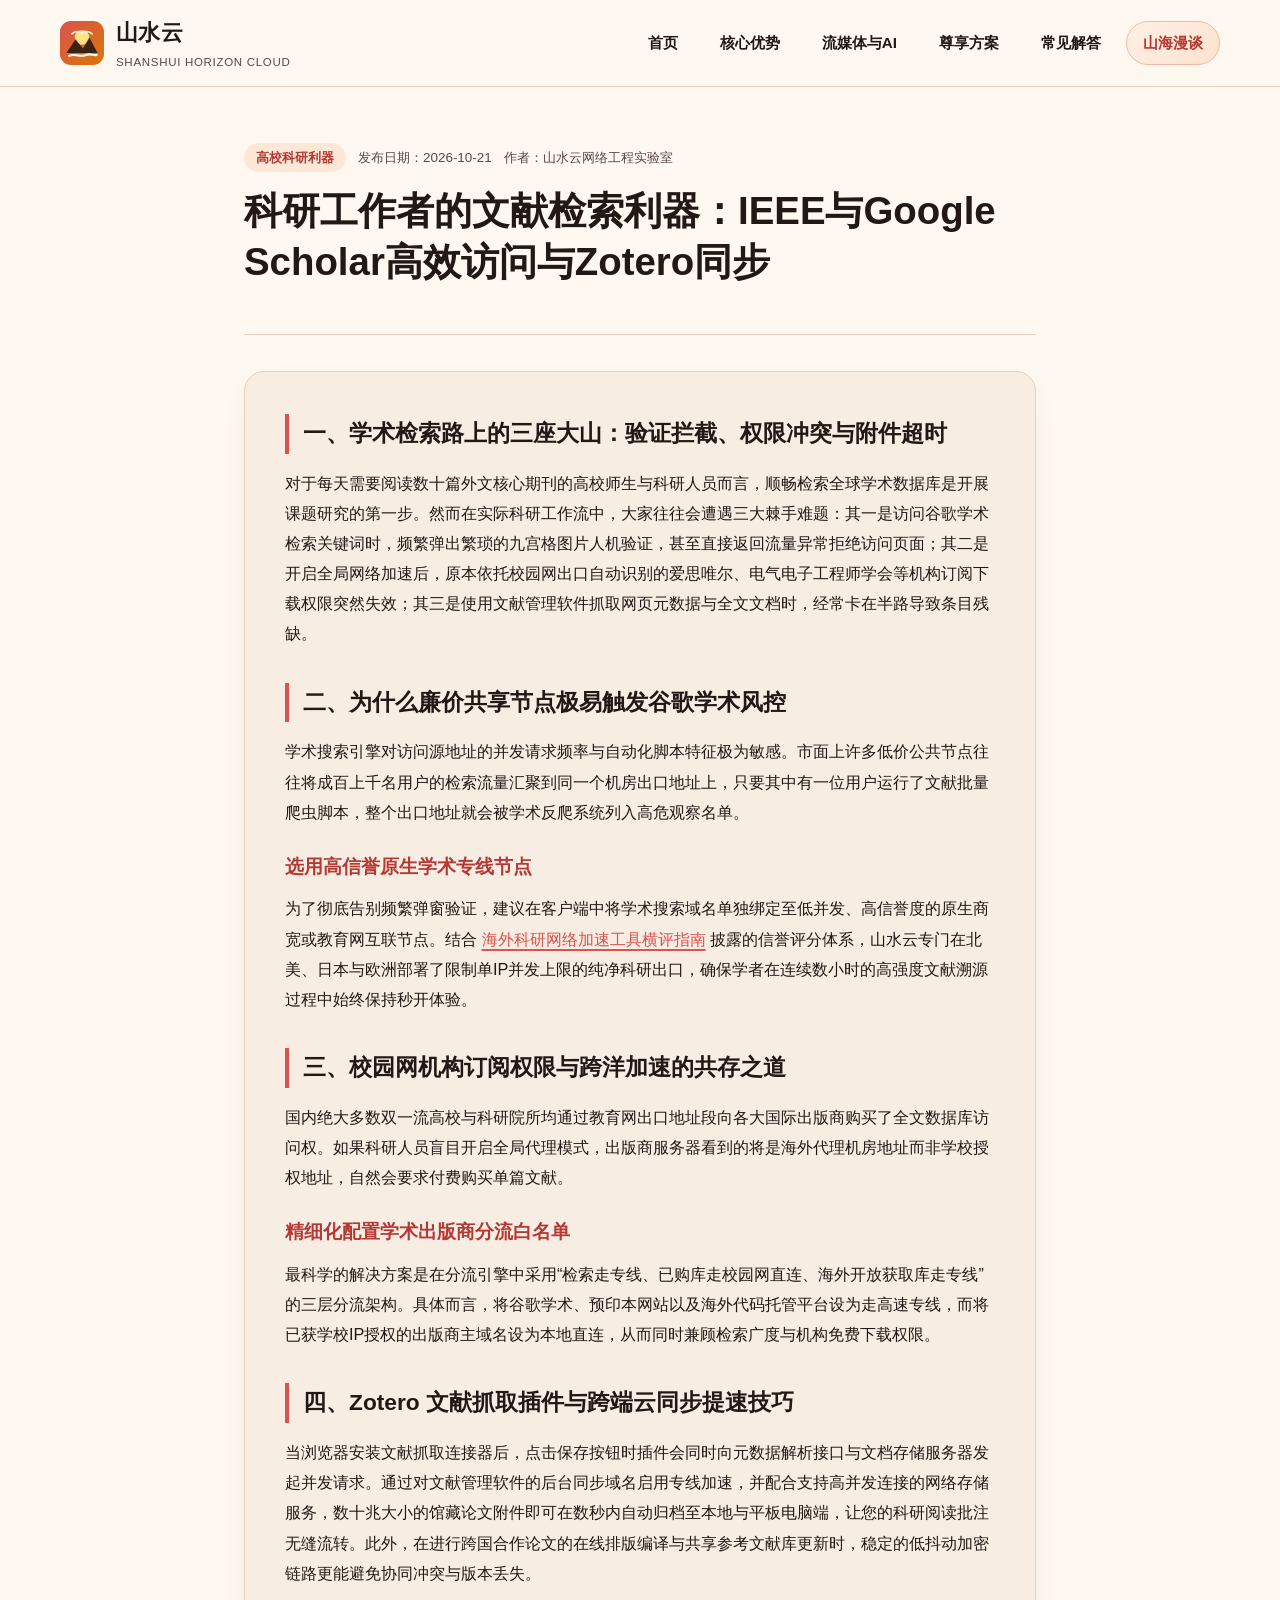
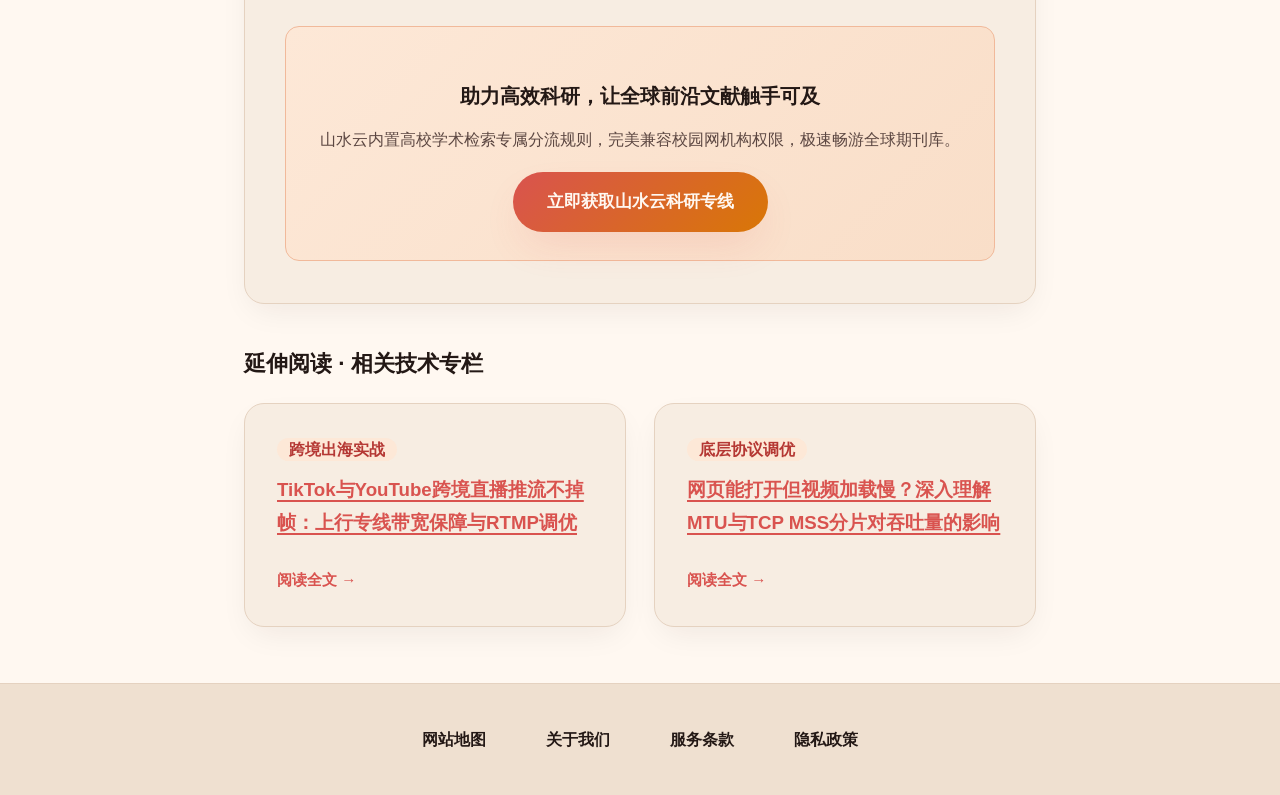
==== academic-literature-retrieval-workflow.html @ 15d3b0ee "Initial commit for shanshui-yun.mom" ====
<!DOCTYPE html>
<html lang="zh-CN">
<head>
  <meta charset="UTF-8">
  <meta name="viewport" content="width=device-width, initial-scale=1.0">
  <title>科研工作者的文献检索利器：IEEE与Google Scholar高效访问与Zotero同步 - 山海漫谈</title>
  <meta name="description" content="专为高校硕博研究生与科研人员定制的学术网络加速方案，详解Google Scholar防验证码策略、校园网机构权限共存配置以及Zotero文献库跨端极速同步技巧。">
  <link rel="canonical" href="https://shanshui-yun.mom/academic-literature-retrieval-workflow.html">
  <meta property="og:type" content="article">
  <meta property="og:site_name" content="山水云">
  <meta property="og:title" content="科研工作者的文献检索利器：IEEE与Google Scholar高效访问与Zotero同步">
  <meta property="og:description" content="详解Google Scholar防验证码策略、校园网机构权限共存配置以及Zotero文献库跨端极速同步技巧。">
  <meta property="og:url" content="https://shanshui-yun.mom/academic-literature-retrieval-workflow.html">
  <link rel="stylesheet" href="style.css">
</head>
<body>

  <header class="site-header">
    <div class="container header-inner">
      <a href="index.html" class="brand-logo" aria-label="山水云首页">
        <svg viewBox="0 0 48 48" fill="none" xmlns="http://www.w3.org/2000/svg" role="img" aria-label="山水云落日山峦流云标志">
          <defs>
            <linearGradient id="logoBadgeGrad" x1="0%" y1="0%" x2="100%" y2="100%">
              <stop offset="0%" stop-color="#D9534F" />
              <stop offset="100%" stop-color="#D97706" />
            </linearGradient>
          </defs>
          <rect width="48" height="48" rx="12" fill="url(#logoBadgeGrad)" />
          <circle cx="24" cy="18" r="8" fill="#FEF08A" opacity="0.92" />
          <path d="M7 35 L17 20 L25 30 L32 18 L41 35 Z" fill="#231815" opacity="0.88" />
          <path d="M10 38 C16 35, 22 40, 28 37 C33 35, 37 38, 40 37" stroke="#FFF8F1" stroke-width="2.4" stroke-linecap="round" />
          <path d="M13 14 C16 11, 21 11, 24 13 C27 11, 32 11, 35 14" stroke="#FFF8F1" stroke-width="2" stroke-linecap="round" opacity="0.9" />
        </svg>
        <div>
          山水云
          <span class="brand-sub">SHANSHUI HORIZON CLOUD</span>
        </div>
      </a>
      <nav class="main-nav" aria-label="主导航">
        <a href="index.html">首页</a>
        <a href="index.html#advantages">核心优势</a>
        <a href="index.html#streaming">流媒体与AI</a>
        <a href="index.html#pricing">尊享方案</a>
        <a href="index.html#faq">常见解答</a>
        <a href="horizon-journal.html" class="nav-hub-pill active">山海漫谈</a>
      </nav>
    </div>
  </header>

  <main class="article-container">
    <header class="article-header">
      <div class="article-meta">
        <span class="article-cat">高校科研利器</span>
        <span>发布日期：2026-10-21</span>
        <span>作者：山水云网络工程实验室</span>
      </div>
      <h1>科研工作者的文献检索利器：IEEE与Google Scholar高效访问与Zotero同步</h1>
    </header>

    <article class="article-body">
      <h2>一、学术检索路上的三座大山：验证拦截、权限冲突与附件超时</h2>
      <p>对于每天需要阅读数十篇外文核心期刊的高校师生与科研人员而言，顺畅检索全球学术数据库是开展课题研究的第一步。然而在实际科研工作流中，大家往往会遭遇三大棘手难题：其一是访问谷歌学术检索关键词时，频繁弹出繁琐的九宫格图片人机验证，甚至直接返回流量异常拒绝访问页面；其二是开启全局网络加速后，原本依托校园网出口自动识别的爱思唯尔、电气电子工程师学会等机构订阅下载权限突然失效；其三是使用文献管理软件抓取网页元数据与全文文档时，经常卡在半路导致条目残缺。</p>

      <h2>二、为什么廉价共享节点极易触发谷歌学术风控</h2>
      <p>学术搜索引擎对访问源地址的并发请求频率与自动化脚本特征极为敏感。市面上许多低价公共节点往往将成百上千名用户的检索流量汇聚到同一个机房出口地址上，只要其中有一位用户运行了文献批量爬虫脚本，整个出口地址就会被学术反爬系统列入高危观察名单。</p>

      <h3>选用高信誉原生学术专线节点</h3>
      <p>为了彻底告别频繁弹窗验证，建议在客户端中将学术搜索域名单独绑定至低并发、高信誉度的原生商宽或教育网互联节点。结合 <a href="https://tizilab.net/" target="_blank">海外科研网络加速工具横评指南</a> 披露的信誉评分体系，山水云专门在北美、日本与欧洲部署了限制单IP并发上限的纯净科研出口，确保学者在连续数小时的高强度文献溯源过程中始终保持秒开体验。</p>

      <h2>三、校园网机构订阅权限与跨洋加速的共存之道</h2>
      <p>国内绝大多数双一流高校与科研院所均通过教育网出口地址段向各大国际出版商购买了全文数据库访问权。如果科研人员盲目开启全局代理模式，出版商服务器看到的将是海外代理机房地址而非学校授权地址，自然会要求付费购买单篇文献。</p>

      <h3>精细化配置学术出版商分流白名单</h3>
      <p>最科学的解决方案是在分流引擎中采用“检索走专线、已购库走校园网直连、海外开放获取库走专线”的三层分流架构。具体而言，将谷歌学术、预印本网站以及海外代码托管平台设为走高速专线，而将已获学校IP授权的出版商主域名设为本地直连，从而同时兼顾检索广度与机构免费下载权限。</p>

      <h2>四、Zotero 文献抓取插件与跨端云同步提速技巧</h2>
      <p>当浏览器安装文献抓取连接器后，点击保存按钮时插件会同时向元数据解析接口与文档存储服务器发起并发请求。通过对文献管理软件的后台同步域名启用专线加速，并配合支持高并发连接的网络存储服务，数十兆大小的馆藏论文附件即可在数秒内自动归档至本地与平板电脑端，让您的科研阅读批注无缝流转。此外，在进行跨国合作论文的在线排版编译与共享参考文献库更新时，稳定的低抖动加密链路更能避免协同冲突与版本丢失。</p>

      <div class="article-cta-box">
        <h3>助力高效科研，让全球前沿文献触手可及</h3>
        <p>山水云内置高校学术检索专属分流规则，完美兼容校园网机构权限，极速畅游全球期刊库。</p>
        <a href="https://ww012.twilightaff.com/#/?code=A56DH1Af" class="btn-primary" rel="nofollow" target="_blank">立即获取山水云科研专线</a>
      </div>
    </article>

    <section style="margin-top: 40px;">
      <h2 class="section-title" style="font-size: 1.4rem; margin-bottom: 20px;">延伸阅读 · 相关技术专栏</h2>
      <div class="article-cards-grid" style="padding: 0;">
        <article class="article-card">
          <div>
            <span class="article-cat">跨境出海实战</span>
            <h3 style="margin: 10px 0;"><a href="cross-border-live-broadcast-uplink.html">TikTok与YouTube跨境直播推流不掉帧：上行专线带宽保障与RTMP调优</a></h3>
          </div>
          <a href="cross-border-live-broadcast-uplink.html" class="read-more-link">阅读全文 &rarr;</a>
        </article>
        <article class="article-card">
          <div>
            <span class="article-cat">底层协议调优</span>
            <h3 style="margin: 10px 0;"><a href="mtu-mss-packet-fragmentation-fix.html">网页能打开但视频加载慢？深入理解MTU与TCP MSS分片对吞吐量的影响</a></h3>
          </div>
          <a href="mtu-mss-packet-fragmentation-fix.html" class="read-more-link">阅读全文 &rarr;</a>
        </article>
      </div>
    </section>
  </main>

  <footer class="site-footer">
    <div class="container">
      <nav class="footer-links" aria-label="页脚导航">
        <a href="sitemap.html">网站地图</a>
        <a href="about.html">关于我们</a>
        <a href="terms.html">服务条款</a>
        <a href="privacy.html">隐私政策</a>
      </nav>
    </div>
  </footer>

</body>
</html>
---- style.css ----
:root {
  --bg-sandstone: #FFF8F1;
  --bg-clay: #F7EDE2;
  --bg-terrace: #EFE0D0;
  --text-espresso: #231815;
  --text-umber: #5C4742;
  --text-muted: #7D655E;
  --accent-terracotta: #D9534F;
  --accent-terracotta-dark: #B53834;
  --accent-amber: #D97706;
  --accent-sage: #2D6A4F;
  --border-warm: #E5D2C0;
  --shadow-canyon: 0 12px 32px -8px rgba(35, 24, 21, 0.08);
  --shadow-elevated: 0 18px 42px -10px rgba(217, 83, 79, 0.16);
  --radius-lg: 20px;
  --radius-md: 14px;
  --radius-pill: 999px;
}

*, *::before, *::after {
  box-sizing: border-box;
  margin: 0;
  padding: 0;
}

html {
  scroll-behavior: smooth;
  font-size: 16px;
}

body {
  font-family: -apple-system, BlinkMacSystemFont, "PingFang SC", "Hiragino Sans GB", "Microsoft YaHei", "Noto Sans SC", sans-serif;
  background-color: var(--bg-sandstone);
  color: var(--text-espresso);
  line-height: 1.75;
  -webkit-font-smoothing: antialiased;
  overflow-x: hidden;
}

/* Global Hyperlink Rule: Prominent warm terracotta before & after visited */
a,
a:visited {
  color: var(--accent-terracotta);
  text-decoration: underline;
  text-underline-offset: 4px;
  text-decoration-thickness: 1.5px;
  transition: color 0.2s ease, background-color 0.2s ease, border-color 0.2s ease;
}

a:hover,
a:focus-visible {
  color: var(--accent-terracotta-dark);
}

/* Container */
.container {
  width: 100%;
  max-width: 1160px;
  margin: 0 auto;
  padding: 0 24px;
}

/* Header & Navigation */
.site-header {
  position: sticky;
  top: 0;
  z-index: 100;
  background: rgba(255, 248, 241, 0.94);
  backdrop-filter: blur(10px);
  border-bottom: 1px solid var(--border-warm);
}

.header-inner {
  display: flex;
  align-items: center;
  justify-content: space-between;
  padding: 14px 0;
  gap: 20px;
  flex-wrap: wrap;
}

.brand-logo,
.brand-logo:visited {
  display: inline-flex;
  align-items: center;
  gap: 12px;
  text-decoration: none;
  color: var(--text-espresso);
  font-weight: 800;
  font-size: 1.35rem;
  letter-spacing: 0.02em;
}

.brand-logo:hover {
  color: var(--accent-terracotta);
}

.brand-logo svg {
  width: 44px;
  height: 44px;
  flex-shrink: 0;
}

.brand-sub {
  display: block;
  font-size: 0.72rem;
  font-weight: 500;
  color: var(--text-umber);
  letter-spacing: 0.06em;
}

.main-nav {
  display: flex;
  align-items: center;
  gap: 8px;
  flex-wrap: wrap;
}

.main-nav a,
.main-nav a:visited {
  text-decoration: none;
  color: var(--text-espresso);
  font-weight: 600;
  font-size: 0.95rem;
  padding: 8px 16px;
  border-radius: var(--radius-pill);
  border: 1px solid transparent;
  transition: all 0.2s ease;
}

.main-nav a:hover,
.main-nav a.active {
  color: var(--accent-terracotta);
  background-color: var(--bg-clay);
  border-color: var(--border-warm);
}

.main-nav a.nav-hub-pill,
.main-nav a.nav-hub-pill:visited {
  background: linear-gradient(135deg, #FFF0E5 0%, #FDE2CE 100%);
  color: var(--accent-terracotta-dark);
  border: 1px solid #F3B8A6;
}

.main-nav a.nav-hub-pill:hover {
  background: var(--accent-terracotta);
  color: #FFF8F1;
  border-color: var(--accent-terracotta);
}

/* Hero Section - Sunset Canyon Panorama */
.hero-section {
  position: relative;
  padding: 64px 0 72px;
  background: radial-gradient(circle at 50% 0%, #FDE8D7 0%, var(--bg-sandstone) 72%);
  border-bottom: 1px solid var(--border-warm);
  text-align: center;
}

.hero-badge {
  display: inline-flex;
  align-items: center;
  gap: 8px;
  background-color: var(--bg-clay);
  border: 1px solid var(--border-warm);
  color: var(--accent-terracotta-dark);
  font-size: 0.88rem;
  font-weight: 700;
  padding: 6px 18px;
  border-radius: var(--radius-pill);
  margin-bottom: 22px;
}

.hero-title {
  font-size: clamp(2.1rem, 4.2vw, 3.35rem);
  line-height: 1.22;
  font-weight: 800;
  color: var(--text-espresso);
  max-width: 880px;
  margin: 0 auto 20px;
  letter-spacing: -0.01em;
}

.hero-title span {
  background: linear-gradient(120deg, var(--accent-terracotta) 0%, var(--accent-amber) 100%);
  -webkit-background-clip: text;
  -webkit-text-fill-color: transparent;
}

.hero-subtitle {
  font-size: clamp(1.02rem, 1.8vw, 1.2rem);
  color: var(--text-umber);
  max-width: 760px;
  margin: 0 auto 34px;
}

.hero-cta-group {
  display: flex;
  align-items: center;
  justify-content: center;
  gap: 18px;
  flex-wrap: wrap;
  margin-bottom: 44px;
}

.btn-primary,
.btn-primary:visited {
  display: inline-flex;
  align-items: center;
  justify-content: center;
  gap: 10px;
  background: linear-gradient(135deg, var(--accent-terracotta) 0%, var(--accent-amber) 100%);
  color: #FFF8F1;
  text-decoration: none;
  font-weight: 700;
  font-size: 1.06rem;
  padding: 15px 34px;
  border-radius: var(--radius-pill);
  box-shadow: var(--shadow-elevated);
  border: none;
  transition: transform 0.2s ease, box-shadow 0.2s ease;
}

.btn-primary:hover {
  color: #FFFFFF;
  transform: translateY(-2px);
  box-shadow: 0 22px 44px -10px rgba(217, 83, 79, 0.32);
}

.btn-secondary,
.btn-secondary:visited {
  display: inline-flex;
  align-items: center;
  justify-content: center;
  gap: 10px;
  background-color: var(--bg-clay);
  color: var(--accent-terracotta-dark);
  text-decoration: none;
  font-weight: 700;
  font-size: 1.06rem;
  padding: 14px 30px;
  border-radius: var(--radius-pill);
  border: 2px solid var(--accent-terracotta);
  transition: all 0.2s ease;
}

.btn-secondary:hover {
  background-color: var(--accent-terracotta);
  color: #FFF8F1;
  transform: translateY(-2px);
}

.hero-panorama-frame {
  max-width: 940px;
  margin: 0 auto;
  padding: 12px;
  background: var(--bg-clay);
  border: 1px solid var(--border-warm);
  border-radius: 26px;
  box-shadow: var(--shadow-canyon);
}

.hero-anim-img {
  display: block;
  width: 100%;
  height: auto;
  border-radius: 18px;
}

/* Section Layout & Typography */
.section-block {
  padding: 76px 0;
  border-bottom: 1px solid var(--border-warm);
}

.section-block.alt-bg {
  background-color: var(--bg-clay);
}

.section-header {
  text-align: center;
  max-width: 720px;
  margin: 0 auto 52px;
}

.section-eyebrow {
  display: inline-block;
  font-size: 0.84rem;
  font-weight: 700;
  text-transform: uppercase;
  letter-spacing: 0.1em;
  color: var(--accent-amber);
  margin-bottom: 10px;
}

.section-title {
  font-size: clamp(1.75rem, 3vw, 2.35rem);
  font-weight: 800;
  color: var(--text-espresso);
  margin-bottom: 14px;
}

.section-desc {
  color: var(--text-umber);
  font-size: 1.05rem;
}

/* Split-Ribbon Core Advantage Cards (4 items) */
.ribbon-grid {
  display: grid;
  grid-template-columns: repeat(2, 1fr);
  gap: 26px;
}

.ribbon-card {
  display: flex;
  align-items: flex-start;
  gap: 22px;
  background-color: var(--bg-clay);
  border: 1px solid var(--border-warm);
  border-left: 6px solid var(--accent-terracotta);
  border-radius: var(--radius-lg);
  padding: 30px 28px;
  box-shadow: var(--shadow-canyon);
  transition: transform 0.2s ease;
}

.ribbon-card:hover {
  transform: translateY(-4px);
}

.icon-orb {
  width: 56px;
  height: 56px;
  border-radius: 16px;
  background: linear-gradient(135deg, #FDE8D7 0%, #F9D2B8 100%);
  display: flex;
  align-items: center;
  justify-content: center;
  flex-shrink: 0;
  border: 1px solid #F1B99A;
}

.icon-orb svg {
  width: 30px;
  height: 30px;
}

.ribbon-content h3 {
  font-size: 1.25rem;
  font-weight: 700;
  margin-bottom: 10px;
  color: var(--text-espresso);
}

.ribbon-content p {
  color: var(--text-umber);
  font-size: 0.96rem;
}

/* 3-Column Feature & Streaming Cards */
.tri-grid {
  display: grid;
  grid-template-columns: repeat(3, 1fr);
  gap: 28px;
}

.horizon-card {
  background-color: var(--bg-sandstone);
  border: 1px solid var(--border-warm);
  border-radius: var(--radius-lg);
  padding: 34px 28px;
  box-shadow: var(--shadow-canyon);
  display: flex;
  flex-direction: column;
  gap: 16px;
}

.horizon-card h3 {
  font-size: 1.28rem;
  color: var(--text-espresso);
}

.horizon-card p {
  color: var(--text-umber);
  font-size: 0.96rem;
  flex-grow: 1;
}

.tag-list {
  display: flex;
  flex-wrap: wrap;
  gap: 8px;
  list-style: none;
  margin-top: 8px;
}

.tag-list li {
  font-size: 0.82rem;
  font-weight: 600;
  background-color: var(--bg-clay);
  color: var(--accent-sage);
  border: 1px solid #B7D8C6;
  padding: 4px 12px;
  border-radius: var(--radius-pill);
}

/* Stepped Terrace Pricing Layout */
.pricing-grid {
  display: grid;
  grid-template-columns: repeat(3, 1fr);
  gap: 28px;
  align-items: stretch;
}

.pricing-card {
  background-color: var(--bg-clay);
  border: 1px solid var(--border-warm);
  border-radius: var(--radius-lg);
  padding: 36px 30px;
  display: flex;
  flex-direction: column;
  position: relative;
  box-shadow: var(--shadow-canyon);
}

.pricing-card.featured {
  background: linear-gradient(180deg, #FFFDF9 0%, #F9EFE4 100%);
  border: 2px solid var(--accent-terracotta);
  box-shadow: var(--shadow-elevated);
  transform: translateY(-8px);
}

.popular-ribbon {
  position: absolute;
  top: -14px;
  right: 24px;
  background: linear-gradient(135deg, var(--accent-terracotta) 0%, var(--accent-amber) 100%);
  color: #FFF8F1;
  font-size: 0.8rem;
  font-weight: 700;
  padding: 4px 16px;
  border-radius: var(--radius-pill);
}

.plan-name {
  font-size: 1.35rem;
  font-weight: 800;
  color: var(--text-espresso);
  margin-bottom: 6px;
}

.plan-tagline {
  font-size: 0.92rem;
  color: var(--text-umber);
  margin-bottom: 22px;
}

.plan-price {
  font-size: 2.5rem;
  font-weight: 800;
  color: var(--accent-terracotta-dark);
  line-height: 1.1;
  margin-bottom: 24px;
}

.plan-price span {
  font-size: 0.95rem;
  font-weight: 500;
  color: var(--text-umber);
}

.plan-features {
  list-style: none;
  margin-bottom: 30px;
  flex-grow: 1;
}

.plan-features li {
  display: flex;
  align-items: center;
  gap: 10px;
  padding: 10px 0;
  border-bottom: 1px dashed var(--border-warm);
  font-size: 0.95rem;
  color: var(--text-espresso);
}

.plan-features li svg {
  width: 18px;
  height: 18px;
  flex-shrink: 0;
}

/* FAQ Accordion / Cards */
.faq-grid {
  display: grid;
  grid-template-columns: repeat(2, 1fr);
  gap: 24px;
}

.faq-item {
  background-color: var(--bg-sandstone);
  border: 1px solid var(--border-warm);
  border-radius: var(--radius-md);
  padding: 28px;
  box-shadow: var(--shadow-canyon);
}

.faq-item h3 {
  font-size: 1.14rem;
  font-weight: 700;
  color: var(--text-espresso);
  margin-bottom: 12px;
  display: flex;
  align-items: center;
  gap: 10px;
}

.faq-item p {
  color: var(--text-umber);
  font-size: 0.95rem;
}

/* Warm Editorial Pull-Quotes (Testimonials) */
.quote-card {
  background-color: var(--bg-clay);
  border: 1px solid var(--border-warm);
  border-top: 4px solid var(--accent-amber);
  border-radius: var(--radius-lg);
  padding: 32px 28px;
  display: flex;
  flex-direction: column;
  justify-content: space-between;
  gap: 20px;
}

.quote-text {
  font-size: 0.98rem;
  color: var(--text-espresso);
  font-style: normal;
}

.quote-author {
  display: flex;
  align-items: center;
  justify-content: space-between;
  border-top: 1px solid var(--border-warm);
  padding-top: 16px;
}

.author-name {
  font-weight: 700;
  color: var(--text-espresso);
  font-size: 0.96rem;
}

.author-role {
  font-size: 0.84rem;
  color: var(--text-umber);
}

/* Hub Page & Article Cards */
.page-hero {
  padding: 54px 0 44px;
  background: radial-gradient(circle at 50% 0%, #FDE8D7 0%, var(--bg-sandstone) 75%);
  border-bottom: 1px solid var(--border-warm);
  text-align: center;
}

.page-hero h1 {
  font-size: clamp(1.9rem, 3.6vw, 2.75rem);
  font-weight: 800;
  color: var(--text-espresso);
  margin-bottom: 14px;
}

.page-hero p {
  max-width: 720px;
  margin: 0 auto;
  color: var(--text-umber);
  font-size: 1.06rem;
}

.article-cards-grid {
  display: grid;
  grid-template-columns: repeat(2, 1fr);
  gap: 28px;
  padding: 60px 0;
}

.article-card {
  background-color: var(--bg-clay);
  border: 1px solid var(--border-warm);
  border-radius: var(--radius-lg);
  padding: 32px;
  display: flex;
  flex-direction: column;
  justify-content: space-between;
  gap: 18px;
  box-shadow: var(--shadow-canyon);
  transition: transform 0.2s ease;
}

.article-card:hover {
  transform: translateY(-4px);
}

.article-meta {
  display: flex;
  align-items: center;
  gap: 12px;
  font-size: 0.84rem;
  color: var(--text-umber);
}

.article-cat {
  background-color: #FDE8D7;
  color: var(--accent-terracotta-dark);
  font-weight: 700;
  padding: 3px 12px;
  border-radius: var(--radius-pill);
}

.article-card h2 {
  font-size: 1.32rem;
  line-height: 1.4;
}

.article-card h2 a,
.article-card h2 a:visited {
  color: var(--text-espresso);
  text-decoration: none;
}

.article-card h2 a:hover {
  color: var(--accent-terracotta);
}

.article-card p {
  color: var(--text-umber);
  font-size: 0.96rem;
}

.read-more-link,
.read-more-link:visited {
  font-weight: 700;
  font-size: 0.94rem;
  color: var(--accent-terracotta);
  text-decoration: none;
  display: inline-flex;
  align-items: center;
  gap: 6px;
}

.read-more-link:hover {
  color: var(--accent-terracotta-dark);
  text-decoration: underline;
}

/* Article Single Layout */
.article-container {
  max-width: 840px;
  margin: 0 auto;
  padding: 56px 24px;
}

.article-header {
  margin-bottom: 36px;
  padding-bottom: 28px;
  border-bottom: 1px solid var(--border-warm);
}

.article-header h1 {
  font-size: clamp(1.75rem, 3.2vw, 2.4rem);
  line-height: 1.32;
  color: var(--text-espresso);
  margin: 14px 0 18px;
}

.article-body {
  background-color: var(--bg-clay);
  border: 1px solid var(--border-warm);
  border-radius: var(--radius-lg);
  padding: 42px 40px;
  box-shadow: var(--shadow-canyon);
}

.article-body h2 {
  font-size: 1.42rem;
  color: var(--text-espresso);
  margin: 34px 0 14px;
  padding-left: 14px;
  border-left: 4px solid var(--accent-terracotta);
}

.article-body h2:first-child {
  margin-top: 0;
}

.article-body h3 {
  font-size: 1.16rem;
  color: var(--accent-terracotta-dark);
  margin: 24px 0 10px;
}

.article-body p {
  margin-bottom: 18px;
  color: var(--text-espresso);
  font-size: 1.02rem;
  line-height: 1.85;
}

.article-body ul,
.article-body ol {
  margin: 0 0 20px 22px;
  color: var(--text-espresso);
}

.article-body li {
  margin-bottom: 8px;
}

.article-cta-box {
  margin-top: 38px;
  padding: 28px;
  background: linear-gradient(135deg, #FDE8D7 0%, #F9DEC8 100%);
  border: 1px solid #F1B99A;
  border-radius: var(--radius-md);
  text-align: center;
}

.article-cta-box h3 {
  font-size: 1.25rem;
  color: var(--text-espresso);
  margin-bottom: 10px;
}

.article-cta-box p {
  color: var(--text-umber);
  margin-bottom: 18px;
}

/* Compliance / Standalone Content Box */
.legal-card {
  background-color: var(--bg-clay);
  border: 1px solid var(--border-warm);
  border-radius: var(--radius-lg);
  padding: 40px;
  margin: 48px auto;
  max-width: 880px;
  box-shadow: var(--shadow-canyon);
}

.legal-card h2 {
  font-size: 1.35rem;
  margin: 28px 0 12px;
  color: var(--text-espresso);
}

.legal-card h2:first-child {
  margin-top: 0;
}

.legal-card p,
.legal-card li {
  color: var(--text-umber);
  margin-bottom: 12px;
}

.legal-card ul {
  padding-left: 20px;
  margin-bottom: 18px;
}

/* Strict 4-Link Footer */
.site-footer {
  background-color: var(--bg-terrace);
  border-top: 1px solid var(--border-warm);
  padding: 36px 0;
}

.footer-links {
  display: flex;
  align-items: center;
  justify-content: center;
  gap: 32px;
  flex-wrap: wrap;
}

.footer-links a,
.footer-links a:visited {
  color: var(--text-espresso);
  font-weight: 700;
  font-size: 0.98rem;
  text-decoration: none;
  padding: 6px 14px;
  border-radius: var(--radius-pill);
  transition: color 0.2s ease, background-color 0.2s ease;
}

.footer-links a:hover {
  color: var(--accent-terracotta);
  background-color: var(--bg-sandstone);
}

/* Mobile Responsive — Rule 7: Never hide navigation on mobile! */
@media (max-width: 920px) {
  .ribbon-grid,
  .tri-grid,
  .pricing-grid,
  .faq-grid,
  .article-cards-grid {
    grid-template-columns: 1fr;
  }

  .pricing-card.featured {
    transform: none;
  }
}

@media (max-width: 768px) {
  .header-inner {
    flex-direction: column;
    align-items: flex-start;
    gap: 12px;
  }

  .main-nav {
    display: flex;
    width: 100%;
    flex-wrap: wrap;
    gap: 8px;
  }

  .main-nav a,
  .main-nav a:visited {
    font-size: 0.88rem;
    padding: 7px 13px;
    background-color: var(--bg-clay);
    border: 1px solid var(--border-warm);
  }

  .hero-section {
    padding: 44px 0 52px;
  }

  .article-body,
  .legal-card {
    padding: 26px 20px;
  }
}
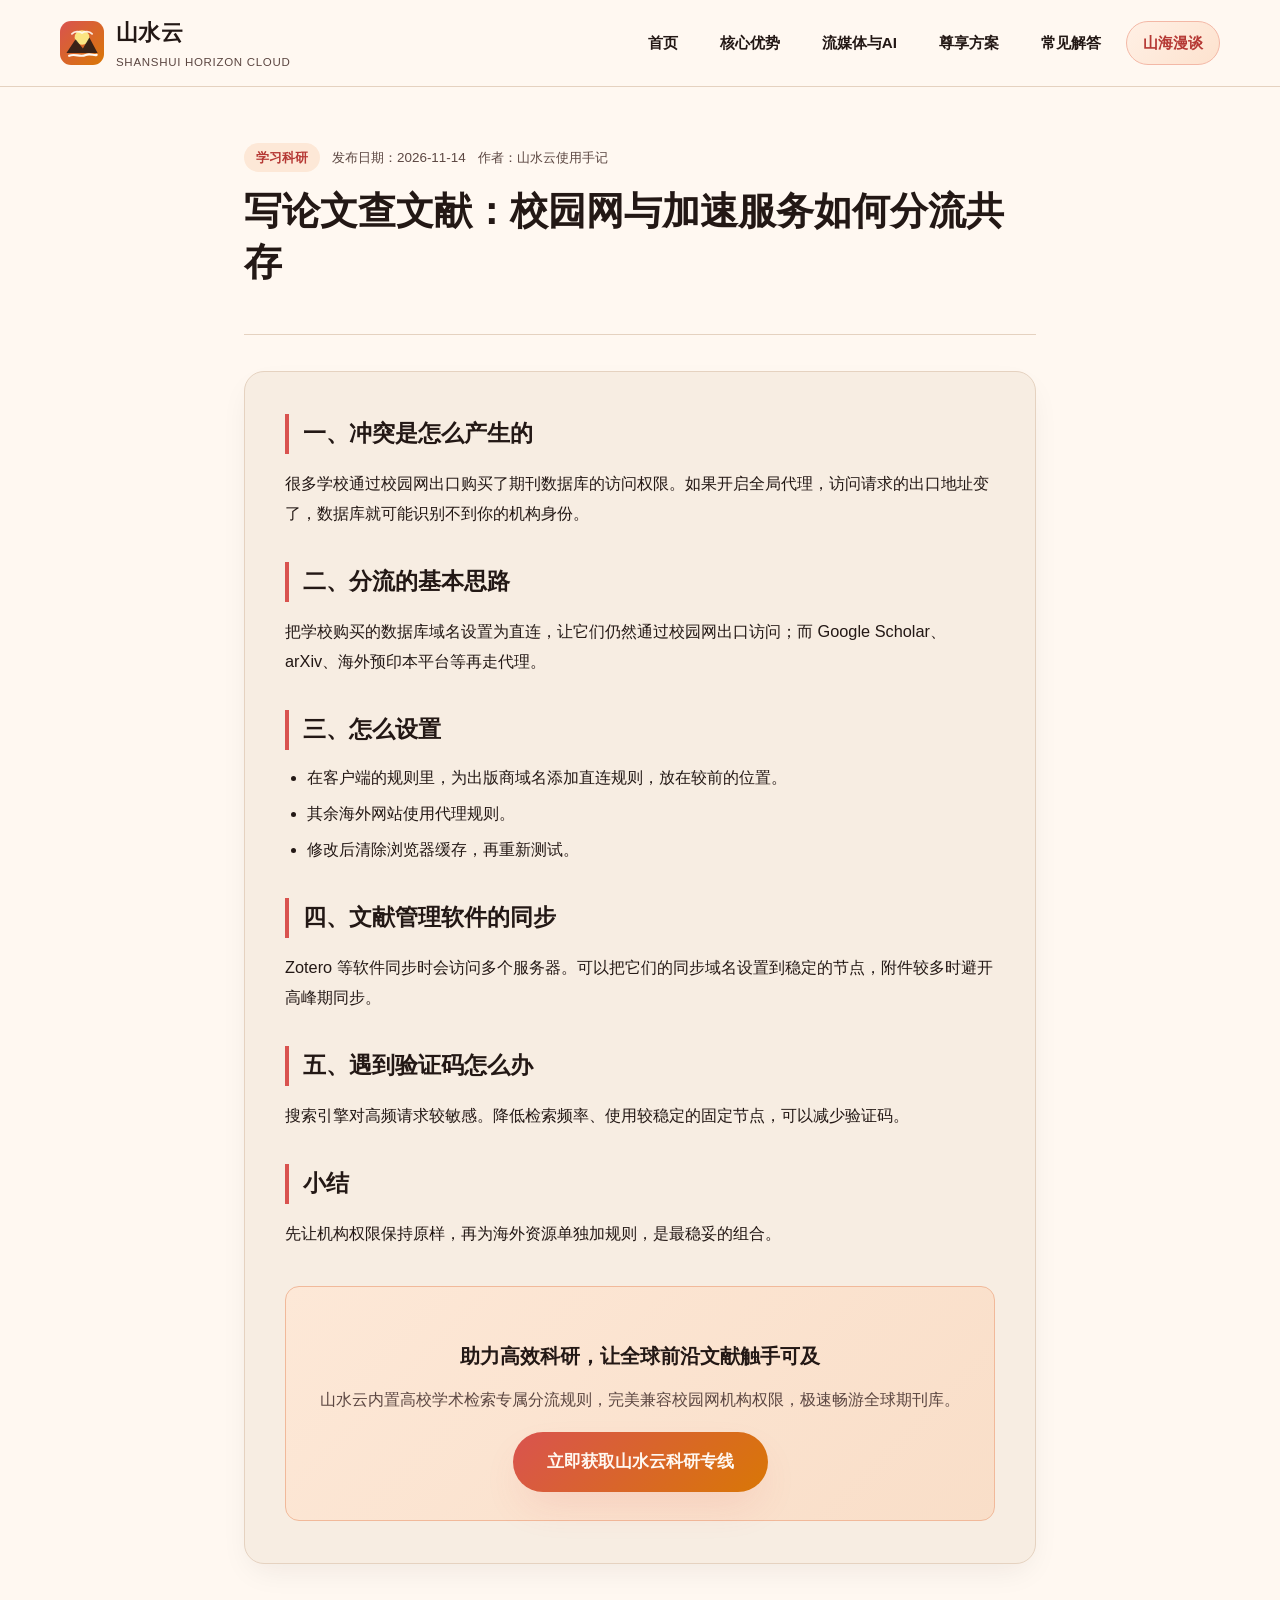
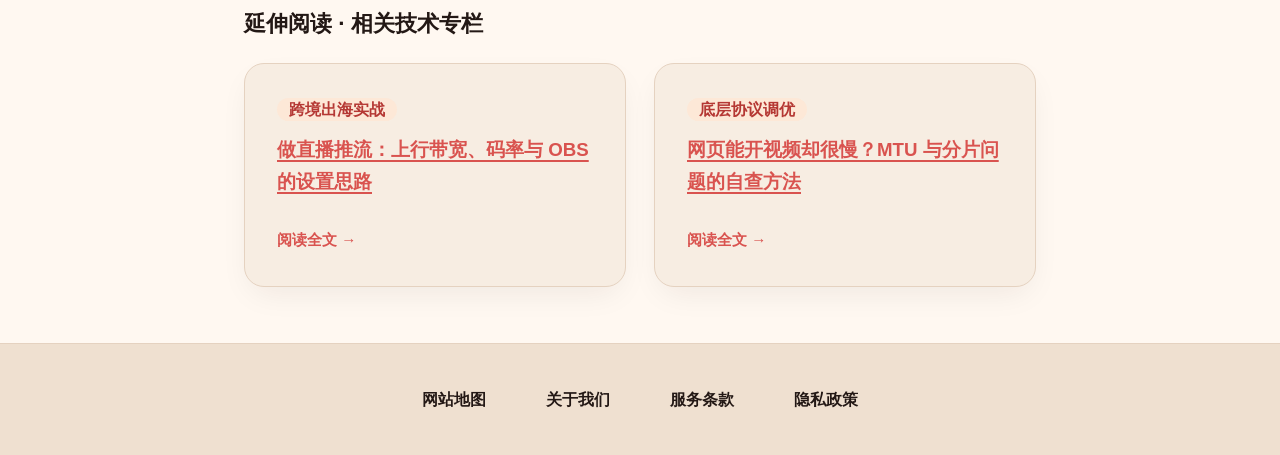
==== commit e17b924a: "Update blog hyperlinks to dajichang.mom" ====
--- a/academic-literature-retrieval-workflow.html
+++ b/academic-literature-retrieval-workflow.html
@@ -3,13 +3,13 @@
 <head>
   <meta charset="UTF-8">
   <meta name="viewport" content="width=device-width, initial-scale=1.0">
-  <title>科研工作者的文献检索利器：IEEE与Google Scholar高效访问与Zotero同步 - 山海漫谈</title>
-  <meta name="description" content="专为高校硕博研究生与科研人员定制的学术网络加速方案，详解Google Scholar防验证码策略、校园网机构权限共存配置以及Zotero文献库跨端极速同步技巧。">
+  <title>写论文查文献：校园网与加速服务如何分流共存 - 山海漫谈</title>
+  <meta name="description" content="高校师生访问期刊数据库时，校园网权限与加速服务常常冲突。介绍用分流规则让机构权限和海外资源各走各路的做法与注意事项。">
   <link rel="canonical" href="https://shanshui-yun.mom/academic-literature-retrieval-workflow.html">
   <meta property="og:type" content="article">
   <meta property="og:site_name" content="山水云">
-  <meta property="og:title" content="科研工作者的文献检索利器：IEEE与Google Scholar高效访问与Zotero同步">
-  <meta property="og:description" content="详解Google Scholar防验证码策略、校园网机构权限共存配置以及Zotero文献库跨端极速同步技巧。">
+  <meta property="og:title" content="写论文查文献：校园网与加速服务如何分流共存 - 山海漫谈">
+  <meta property="og:description" content="高校师生访问期刊数据库时，校园网权限与加速服务常常冲突。介绍用分流规则让机构权限和海外资源各走各路的做法与注意事项。">
   <meta property="og:url" content="https://shanshui-yun.mom/academic-literature-retrieval-workflow.html">
   <link rel="stylesheet" href="style.css">
 </head>
@@ -50,32 +50,26 @@
   <main class="article-container">
     <header class="article-header">
       <div class="article-meta">
-        <span class="article-cat">高校科研利器</span>
-        <span>发布日期：2026-10-21</span>
-        <span>作者：山水云网络工程实验室</span>
+        <span class="article-cat">学习科研</span>
+        <span>发布日期：2026-11-14</span>
+        <span>作者：山水云使用手记</span>
       </div>
-      <h1>科研工作者的文献检索利器：IEEE与Google Scholar高效访问与Zotero同步</h1>
+      <h1>写论文查文献：校园网与加速服务如何分流共存</h1>
     </header>
 
     <article class="article-body">
-      <h2>一、学术检索路上的三座大山：验证拦截、权限冲突与附件超时</h2>
-      <p>对于每天需要阅读数十篇外文核心期刊的高校师生与科研人员而言，顺畅检索全球学术数据库是开展课题研究的第一步。然而在实际科研工作流中，大家往往会遭遇三大棘手难题：其一是访问谷歌学术检索关键词时，频繁弹出繁琐的九宫格图片人机验证，甚至直接返回流量异常拒绝访问页面；其二是开启全局网络加速后，原本依托校园网出口自动识别的爱思唯尔、电气电子工程师学会等机构订阅下载权限突然失效；其三是使用文献管理软件抓取网页元数据与全文文档时，经常卡在半路导致条目残缺。</p>
-
-      <h2>二、为什么廉价共享节点极易触发谷歌学术风控</h2>
-      <p>学术搜索引擎对访问源地址的并发请求频率与自动化脚本特征极为敏感。市面上许多低价公共节点往往将成百上千名用户的检索流量汇聚到同一个机房出口地址上，只要其中有一位用户运行了文献批量爬虫脚本，整个出口地址就会被学术反爬系统列入高危观察名单。</p>
-
-      <h3>选用高信誉原生学术专线节点</h3>
-      <p>为了彻底告别频繁弹窗验证，建议在客户端中将学术搜索域名单独绑定至低并发、高信誉度的原生商宽或教育网互联节点。结合 <a href="https://tizilab.net/" target="_blank">海外科研网络加速工具横评指南</a> 披露的信誉评分体系，山水云专门在北美、日本与欧洲部署了限制单IP并发上限的纯净科研出口，确保学者在连续数小时的高强度文献溯源过程中始终保持秒开体验。</p>
-
-      <h2>三、校园网机构订阅权限与跨洋加速的共存之道</h2>
-      <p>国内绝大多数双一流高校与科研院所均通过教育网出口地址段向各大国际出版商购买了全文数据库访问权。如果科研人员盲目开启全局代理模式，出版商服务器看到的将是海外代理机房地址而非学校授权地址，自然会要求付费购买单篇文献。</p>
-
-      <h3>精细化配置学术出版商分流白名单</h3>
-      <p>最科学的解决方案是在分流引擎中采用“检索走专线、已购库走校园网直连、海外开放获取库走专线”的三层分流架构。具体而言，将谷歌学术、预印本网站以及海外代码托管平台设为走高速专线，而将已获学校IP授权的出版商主域名设为本地直连，从而同时兼顾检索广度与机构免费下载权限。</p>
-
-      <h2>四、Zotero 文献抓取插件与跨端云同步提速技巧</h2>
-      <p>当浏览器安装文献抓取连接器后，点击保存按钮时插件会同时向元数据解析接口与文档存储服务器发起并发请求。通过对文献管理软件的后台同步域名启用专线加速，并配合支持高并发连接的网络存储服务，数十兆大小的馆藏论文附件即可在数秒内自动归档至本地与平板电脑端，让您的科研阅读批注无缝流转。此外，在进行跨国合作论文的在线排版编译与共享参考文献库更新时，稳定的低抖动加密链路更能避免协同冲突与版本丢失。</p>
-
+<h2>一、冲突是怎么产生的</h2>
+<p>很多学校通过校园网出口购买了期刊数据库的访问权限。如果开启全局代理，访问请求的出口地址变了，数据库就可能识别不到你的机构身份。</p>
+<h2>二、分流的基本思路</h2>
+<p>把学校购买的数据库域名设置为直连，让它们仍然通过校园网出口访问；而 Google Scholar、arXiv、海外预印本平台等再走代理。</p>
+<h2>三、怎么设置</h2>
+<ul><li>在客户端的规则里，为出版商域名添加直连规则，放在较前的位置。</li><li>其余海外网站使用代理规则。</li><li>修改后清除浏览器缓存，再重新测试。</li></ul>
+<h2>四、文献管理软件的同步</h2>
+<p>Zotero 等软件同步时会访问多个服务器。可以把它们的同步域名设置到稳定的节点，附件较多时避开高峰期同步。</p>
+<h2>五、遇到验证码怎么办</h2>
+<p>搜索引擎对高频请求较敏感。降低检索频率、使用较稳定的固定节点，可以减少验证码。</p>
+<h2>小结</h2>
+<p>先让机构权限保持原样，再为海外资源单独加规则，是最稳妥的组合。</p>
       <div class="article-cta-box">
         <h3>助力高效科研，让全球前沿文献触手可及</h3>
         <p>山水云内置高校学术检索专属分流规则，完美兼容校园网机构权限，极速畅游全球期刊库。</p>
@@ -89,14 +83,14 @@
         <article class="article-card">
           <div>
             <span class="article-cat">跨境出海实战</span>
-            <h3 style="margin: 10px 0;"><a href="cross-border-live-broadcast-uplink.html">TikTok与YouTube跨境直播推流不掉帧：上行专线带宽保障与RTMP调优</a></h3>
+            <h3 style="margin: 10px 0;"><a href="cross-border-live-broadcast-uplink.html">做直播推流：上行带宽、码率与 OBS 的设置思路</a></h3>
           </div>
           <a href="cross-border-live-broadcast-uplink.html" class="read-more-link">阅读全文 &rarr;</a>
         </article>
         <article class="article-card">
           <div>
             <span class="article-cat">底层协议调优</span>
-            <h3 style="margin: 10px 0;"><a href="mtu-mss-packet-fragmentation-fix.html">网页能打开但视频加载慢？深入理解MTU与TCP MSS分片对吞吐量的影响</a></h3>
+            <h3 style="margin: 10px 0;"><a href="mtu-mss-packet-fragmentation-fix.html">网页能开视频却很慢？MTU 与分片问题的自查方法</a></h3>
           </div>
           <a href="mtu-mss-packet-fragmentation-fix.html" class="read-more-link">阅读全文 &rarr;</a>
         </article>
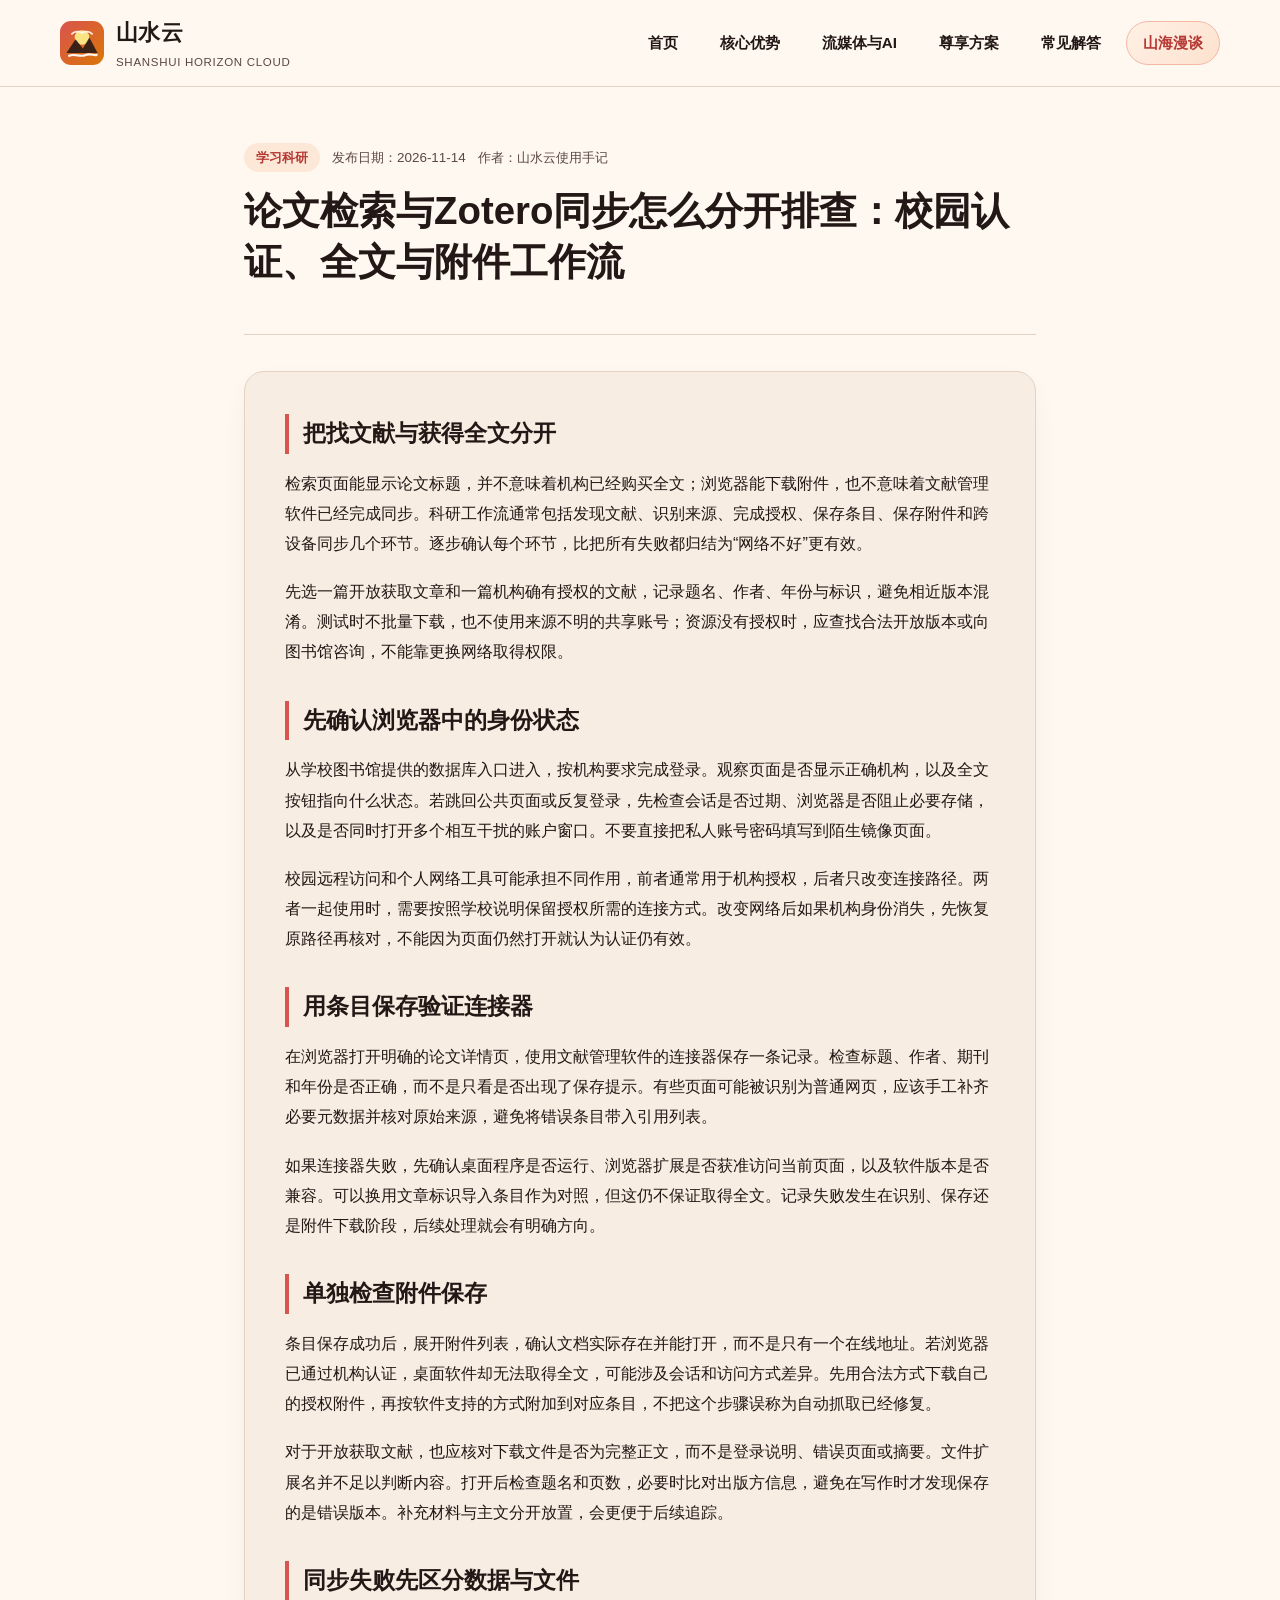
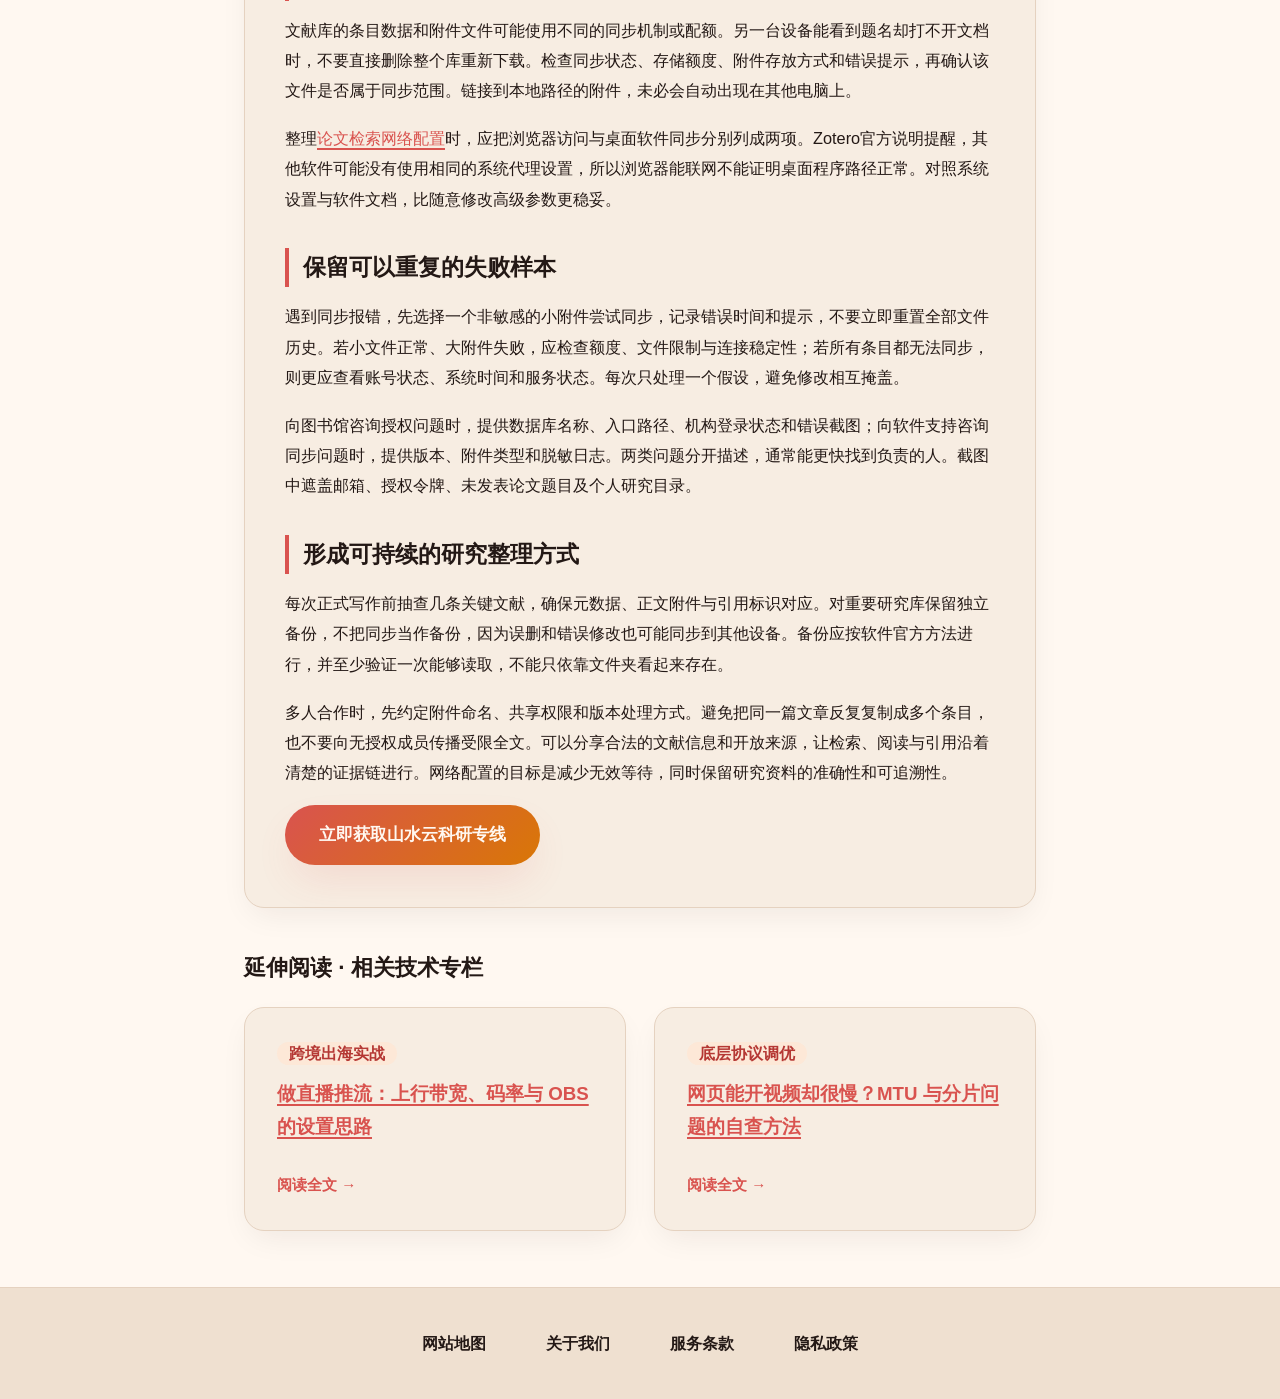
==== commit 305e895d: "Restore detailed guides and clarify airport homepage introductions" ====
--- a/academic-literature-retrieval-workflow.html
+++ b/academic-literature-retrieval-workflow.html
@@ -1,113 +1,110 @@
 <!DOCTYPE html>
+
 <html lang="zh-CN">
 <head>
-  <meta charset="UTF-8">
-  <meta name="viewport" content="width=device-width, initial-scale=1.0">
-  <title>写论文查文献：校园网与加速服务如何分流共存 - 山海漫谈</title>
-  <meta name="description" content="高校师生访问期刊数据库时，校园网权限与加速服务常常冲突。介绍用分流规则让机构权限和海外资源各走各路的做法与注意事项。">
-  <link rel="canonical" href="https://shanshui-yun.mom/academic-literature-retrieval-workflow.html">
-  <meta property="og:type" content="article">
-  <meta property="og:site_name" content="山水云">
-  <meta property="og:title" content="写论文查文献：校园网与加速服务如何分流共存 - 山海漫谈">
-  <meta property="og:description" content="高校师生访问期刊数据库时，校园网权限与加速服务常常冲突。介绍用分流规则让机构权限和海外资源各走各路的做法与注意事项。">
-  <meta property="og:url" content="https://shanshui-yun.mom/academic-literature-retrieval-workflow.html">
-  <link rel="stylesheet" href="style.css">
+<meta charset="utf-8"/>
+<meta content="width=device-width, initial-scale=1.0" name="viewport"/>
+<title>论文检索与Zotero同步怎么分开排查：校园认证、全文与附件工作流</title>
+<meta content="论文检索与Zotero同步怎么分开排查：校园认证、全文与附件工作流，从具体工作流梳理设置顺序、观察指标与异常处理，提供可重复的操作方法和适用边界。" name="description"/>
+<link href="https://shanshui-yun.mom/academic-literature-retrieval-workflow.html" rel="canonical"/>
+<meta content="article" property="og:type"/>
+<meta content="山水云" property="og:site_name"/>
+<meta content="论文检索与Zotero同步怎么分开排查：校园认证、全文与附件工作流" property="og:title"/>
+<meta content="论文检索与Zotero同步怎么分开排查：校园认证、全文与附件工作流，从具体工作流梳理设置顺序、观察指标与异常处理，提供可重复的操作方法和适用边界。" property="og:description"/>
+<meta content="https://shanshui-yun.mom/academic-literature-retrieval-workflow.html" property="og:url"/>
+<link href="style.css" rel="stylesheet"/>
 </head>
 <body>
-
-  <header class="site-header">
-    <div class="container header-inner">
-      <a href="index.html" class="brand-logo" aria-label="山水云首页">
-        <svg viewBox="0 0 48 48" fill="none" xmlns="http://www.w3.org/2000/svg" role="img" aria-label="山水云落日山峦流云标志">
-          <defs>
-            <linearGradient id="logoBadgeGrad" x1="0%" y1="0%" x2="100%" y2="100%">
-              <stop offset="0%" stop-color="#D9534F" />
-              <stop offset="100%" stop-color="#D97706" />
-            </linearGradient>
-          </defs>
-          <rect width="48" height="48" rx="12" fill="url(#logoBadgeGrad)" />
-          <circle cx="24" cy="18" r="8" fill="#FEF08A" opacity="0.92" />
-          <path d="M7 35 L17 20 L25 30 L32 18 L41 35 Z" fill="#231815" opacity="0.88" />
-          <path d="M10 38 C16 35, 22 40, 28 37 C33 35, 37 38, 40 37" stroke="#FFF8F1" stroke-width="2.4" stroke-linecap="round" />
-          <path d="M13 14 C16 11, 21 11, 24 13 C27 11, 32 11, 35 14" stroke="#FFF8F1" stroke-width="2" stroke-linecap="round" opacity="0.9" />
-        </svg>
-        <div>
+<header class="site-header">
+<div class="container header-inner">
+<a aria-label="山水云首页" class="brand-logo" href="index.html">
+<svg aria-label="山水云落日山峦流云标志" fill="none" role="img" viewbox="0 0 48 48" xmlns="http://www.w3.org/2000/svg">
+<defs>
+<lineargradient id="logoBadgeGrad" x1="0%" x2="100%" y1="0%" y2="100%">
+<stop offset="0%" stop-color="#D9534F"></stop>
+<stop offset="100%" stop-color="#D97706"></stop>
+</lineargradient>
+</defs>
+<rect fill="url(#logoBadgeGrad)" height="48" rx="12" width="48"></rect>
+<circle cx="24" cy="18" fill="#FEF08A" opacity="0.92" r="8"></circle>
+<path d="M7 35 L17 20 L25 30 L32 18 L41 35 Z" fill="#231815" opacity="0.88"></path>
+<path d="M10 38 C16 35, 22 40, 28 37 C33 35, 37 38, 40 37" stroke="#FFF8F1" stroke-linecap="round" stroke-width="2.4"></path>
+<path d="M13 14 C16 11, 21 11, 24 13 C27 11, 32 11, 35 14" opacity="0.9" stroke="#FFF8F1" stroke-linecap="round" stroke-width="2"></path>
+</svg>
+<div>
           山水云
           <span class="brand-sub">SHANSHUI HORIZON CLOUD</span>
-        </div>
-      </a>
-      <nav class="main-nav" aria-label="主导航">
-        <a href="index.html">首页</a>
-        <a href="index.html#advantages">核心优势</a>
-        <a href="index.html#streaming">流媒体与AI</a>
-        <a href="index.html#pricing">尊享方案</a>
-        <a href="index.html#faq">常见解答</a>
-        <a href="horizon-journal.html" class="nav-hub-pill active">山海漫谈</a>
-      </nav>
-    </div>
-  </header>
-
-  <main class="article-container">
-    <header class="article-header">
-      <div class="article-meta">
-        <span class="article-cat">学习科研</span>
-        <span>发布日期：2026-11-14</span>
-        <span>作者：山水云使用手记</span>
-      </div>
-      <h1>写论文查文献：校园网与加速服务如何分流共存</h1>
-    </header>
-
-    <article class="article-body">
-<h2>一、冲突是怎么产生的</h2>
-<p>很多学校通过校园网出口购买了期刊数据库的访问权限。如果开启全局代理，访问请求的出口地址变了，数据库就可能识别不到你的机构身份。</p>
-<h2>二、分流的基本思路</h2>
-<p>把学校购买的数据库域名设置为直连，让它们仍然通过校园网出口访问；而 Google Scholar、arXiv、海外预印本平台等再走代理。</p>
-<h2>三、怎么设置</h2>
-<ul><li>在客户端的规则里，为出版商域名添加直连规则，放在较前的位置。</li><li>其余海外网站使用代理规则。</li><li>修改后清除浏览器缓存，再重新测试。</li></ul>
-<h2>四、文献管理软件的同步</h2>
-<p>Zotero 等软件同步时会访问多个服务器。可以把它们的同步域名设置到稳定的节点，附件较多时避开高峰期同步。</p>
-<h2>五、遇到验证码怎么办</h2>
-<p>搜索引擎对高频请求较敏感。降低检索频率、使用较稳定的固定节点，可以减少验证码。</p>
-<h2>小结</h2>
-<p>先让机构权限保持原样，再为海外资源单独加规则，是最稳妥的组合。</p>
-      <div class="article-cta-box">
-        <h3>助力高效科研，让全球前沿文献触手可及</h3>
-        <p>山水云内置高校学术检索专属分流规则，完美兼容校园网机构权限，极速畅游全球期刊库。</p>
-        <a href="https://ww012.twilightaff.com/#/?code=A56DH1Af" class="btn-primary" rel="nofollow" target="_blank">立即获取山水云科研专线</a>
-      </div>
-    </article>
-
-    <section style="margin-top: 40px;">
-      <h2 class="section-title" style="font-size: 1.4rem; margin-bottom: 20px;">延伸阅读 · 相关技术专栏</h2>
-      <div class="article-cards-grid" style="padding: 0;">
-        <article class="article-card">
-          <div>
-            <span class="article-cat">跨境出海实战</span>
-            <h3 style="margin: 10px 0;"><a href="cross-border-live-broadcast-uplink.html">做直播推流：上行带宽、码率与 OBS 的设置思路</a></h3>
-          </div>
-          <a href="cross-border-live-broadcast-uplink.html" class="read-more-link">阅读全文 &rarr;</a>
-        </article>
-        <article class="article-card">
-          <div>
-            <span class="article-cat">底层协议调优</span>
-            <h3 style="margin: 10px 0;"><a href="mtu-mss-packet-fragmentation-fix.html">网页能开视频却很慢？MTU 与分片问题的自查方法</a></h3>
-          </div>
-          <a href="mtu-mss-packet-fragmentation-fix.html" class="read-more-link">阅读全文 &rarr;</a>
-        </article>
-      </div>
-    </section>
-  </main>
-
-  <footer class="site-footer">
-    <div class="container">
-      <nav class="footer-links" aria-label="页脚导航">
-        <a href="sitemap.html">网站地图</a>
-        <a href="about.html">关于我们</a>
-        <a href="terms.html">服务条款</a>
-        <a href="privacy.html">隐私政策</a>
-      </nav>
-    </div>
-  </footer>
-
+</div>
+</a>
+<nav aria-label="主导航" class="main-nav">
+<a href="index.html">首页</a>
+<a href="index.html#advantages">核心优势</a>
+<a href="index.html#streaming">流媒体与AI</a>
+<a href="index.html#pricing">尊享方案</a>
+<a href="index.html#faq">常见解答</a>
+<a class="nav-hub-pill active" href="horizon-journal.html">山海漫谈</a>
+</nav>
+</div>
+</header>
+<main class="article-container">
+<header class="article-header">
+<div class="article-meta">
+<span class="article-cat">学习科研</span>
+<span>发布日期：2026-11-14</span>
+<span>作者：山水云使用手记</span>
+</div>
+<h1>论文检索与Zotero同步怎么分开排查：校园认证、全文与附件工作流</h1>
+</header>
+<article class="article-body"><div data-swc-article-body="2026-11-16"><h2>把找文献与获得全文分开</h2>
+<p>检索页面能显示论文标题，并不意味着机构已经购买全文；浏览器能下载附件，也不意味着文献管理软件已经完成同步。科研工作流通常包括发现文献、识别来源、完成授权、保存条目、保存附件和跨设备同步几个环节。逐步确认每个环节，比把所有失败都归结为“网络不好”更有效。</p>
+<p>先选一篇开放获取文章和一篇机构确有授权的文献，记录题名、作者、年份与标识，避免相近版本混淆。测试时不批量下载，也不使用来源不明的共享账号；资源没有授权时，应查找合法开放版本或向图书馆咨询，不能靠更换网络取得权限。</p>
+<h2>先确认浏览器中的身份状态</h2>
+<p>从学校图书馆提供的数据库入口进入，按机构要求完成登录。观察页面是否显示正确机构，以及全文按钮指向什么状态。若跳回公共页面或反复登录，先检查会话是否过期、浏览器是否阻止必要存储，以及是否同时打开多个相互干扰的账户窗口。不要直接把私人账号密码填写到陌生镜像页面。</p>
+<p>校园远程访问和个人网络工具可能承担不同作用，前者通常用于机构授权，后者只改变连接路径。两者一起使用时，需要按照学校说明保留授权所需的连接方式。改变网络后如果机构身份消失，先恢复原路径再核对，不能因为页面仍然打开就认为认证仍有效。</p>
+<h2>用条目保存验证连接器</h2>
+<p>在浏览器打开明确的论文详情页，使用文献管理软件的连接器保存一条记录。检查标题、作者、期刊和年份是否正确，而不是只看是否出现了保存提示。有些页面可能被识别为普通网页，应该手工补齐必要元数据并核对原始来源，避免将错误条目带入引用列表。</p>
+<p>如果连接器失败，先确认桌面程序是否运行、浏览器扩展是否获准访问当前页面，以及软件版本是否兼容。可以换用文章标识导入条目作为对照，但这仍不保证取得全文。记录失败发生在识别、保存还是附件下载阶段，后续处理就会有明确方向。</p>
+<h2>单独检查附件保存</h2>
+<p>条目保存成功后，展开附件列表，确认文档实际存在并能打开，而不是只有一个在线地址。若浏览器已通过机构认证，桌面软件却无法取得全文，可能涉及会话和访问方式差异。先用合法方式下载自己的授权附件，再按软件支持的方式附加到对应条目，不把这个步骤误称为自动抓取已经修复。</p>
+<p>对于开放获取文献，也应核对下载文件是否为完整正文，而不是登录说明、错误页面或摘要。文件扩展名并不足以判断内容。打开后检查题名和页数，必要时比对出版方信息，避免在写作时才发现保存的是错误版本。补充材料与主文分开放置，会更便于后续追踪。</p>
+<h2>同步失败先区分数据与文件</h2>
+<p>文献库的条目数据和附件文件可能使用不同的同步机制或配额。另一台设备能看到题名却打不开文档时，不要直接删除整个库重新下载。检查同步状态、存储额度、附件存放方式和错误提示，再确认该文件是否属于同步范围。链接到本地路径的附件，未必会自动出现在其他电脑上。</p>
+<p>整理<a href="https://dajichang.mom/">论文检索网络配置</a>时，应把浏览器访问与桌面软件同步分别列成两项。Zotero官方说明提醒，其他软件可能没有使用相同的系统代理设置，所以浏览器能联网不能证明桌面程序路径正常。对照系统设置与软件文档，比随意修改高级参数更稳妥。</p>
+<h2>保留可以重复的失败样本</h2>
+<p>遇到同步报错，先选择一个非敏感的小附件尝试同步，记录错误时间和提示，不要立即重置全部文件历史。若小文件正常、大附件失败，应检查额度、文件限制与连接稳定性；若所有条目都无法同步，则更应查看账号状态、系统时间和服务状态。每次只处理一个假设，避免修改相互掩盖。</p>
+<p>向图书馆咨询授权问题时，提供数据库名称、入口路径、机构登录状态和错误截图；向软件支持咨询同步问题时，提供版本、附件类型和脱敏日志。两类问题分开描述，通常能更快找到负责的人。截图中遮盖邮箱、授权令牌、未发表论文题目及个人研究目录。</p>
+<h2>形成可持续的研究整理方式</h2>
+<p>每次正式写作前抽查几条关键文献，确保元数据、正文附件与引用标识对应。对重要研究库保留独立备份，不把同步当作备份，因为误删和错误修改也可能同步到其他设备。备份应按软件官方方法进行，并至少验证一次能够读取，不能只依靠文件夹看起来存在。</p>
+<p>多人合作时，先约定附件命名、共享权限和版本处理方式。避免把同一篇文章反复复制成多个条目，也不要向无授权成员传播受限全文。可以分享合法的文献信息和开放来源，让检索、阅读与引用沿着清楚的证据链进行。网络配置的目标是减少无效等待，同时保留研究资料的准确性和可追溯性。</p></div><div class="article-original-promotion"><a class="btn-primary" href="https://ww012.twilightaff.com/#/?code=A56DH1Af" rel="nofollow" target="_blank">立即获取山水云科研专线</a></div></article>
+<section style="margin-top: 40px;">
+<h2 class="section-title" style="font-size: 1.4rem; margin-bottom: 20px;">延伸阅读 · 相关技术专栏</h2>
+<div class="article-cards-grid" style="padding: 0;">
+<article class="article-card">
+<div>
+<span class="article-cat">跨境出海实战</span>
+<h3 style="margin: 10px 0;"><a href="cross-border-live-broadcast-uplink.html">做直播推流：上行带宽、码率与 OBS 的设置思路</a></h3>
+</div>
+<a class="read-more-link" href="cross-border-live-broadcast-uplink.html">阅读全文 →</a>
+</article>
+<article class="article-card">
+<div>
+<span class="article-cat">底层协议调优</span>
+<h3 style="margin: 10px 0;"><a href="mtu-mss-packet-fragmentation-fix.html">网页能开视频却很慢？MTU 与分片问题的自查方法</a></h3>
+</div>
+<a class="read-more-link" href="mtu-mss-packet-fragmentation-fix.html">阅读全文 →</a>
+</article>
+</div>
+</section>
+</main>
+<footer class="site-footer">
+<div class="container">
+<nav aria-label="页脚导航" class="footer-links">
+<a href="sitemap.html">网站地图</a>
+<a href="about.html">关于我们</a>
+<a href="terms.html">服务条款</a>
+<a href="privacy.html">隐私政策</a>
+</nav>
+</div>
+</footer>
 </body>
 </html>
